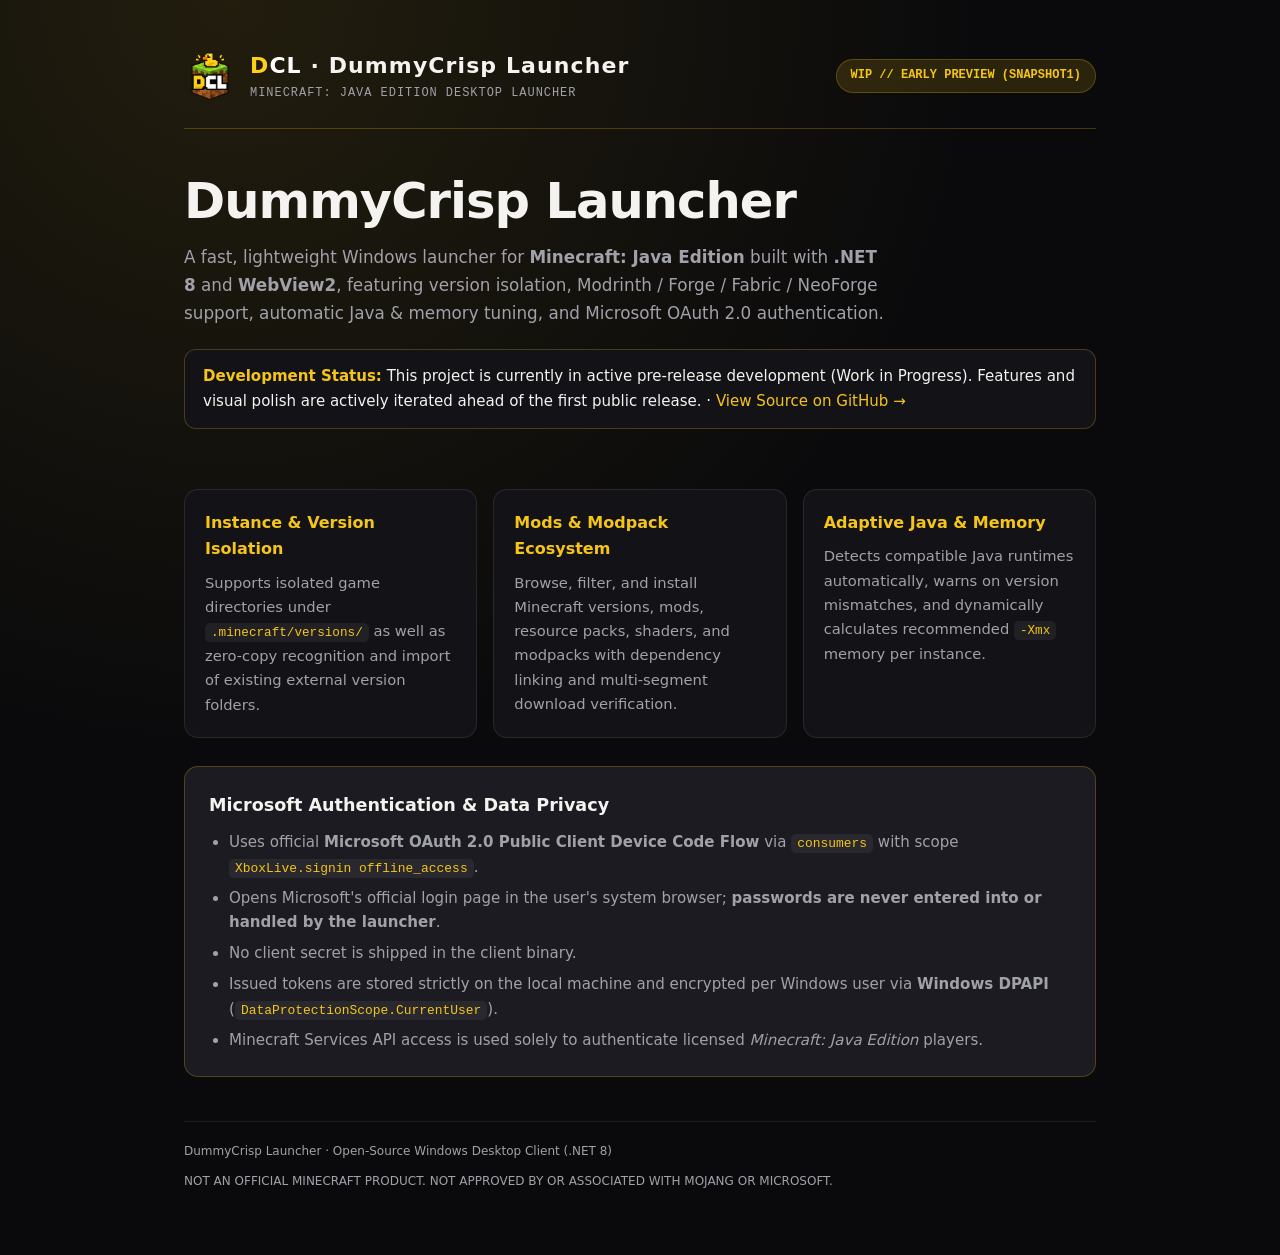
==== docs/index.html @ 9df1d52a "chore: initial public snapshot and project homepage (WIP)" ====
<!DOCTYPE html>
<html lang="en">
<head>
  <meta charset="UTF-8" />
  <meta name="viewport" content="width=device-width, initial-scale=1.0" />
  <title>DummyCrisp Launcher (DCL) — Minecraft: Java Edition Launcher</title>
  <link rel="icon" type="image/png" href="app-icon.png" />
  <style>
    :root {
      --bg: #0a0a0c;
      --surface: #131317;
      --elevated: #1b1b21;
      --accent: #f5c518;
      --accent-soft: rgba(245, 197, 24, 0.14);
      --text: #f4f3ef;
      --muted: #a1a1aa;
      --line: rgba(245, 197, 24, 0.24);
    }
    * { box-sizing: border-box; margin: 0; padding: 0; }
    body {
      font-family: "Plus Jakarta Sans", "Segoe UI", system-ui, sans-serif;
      background:
        radial-gradient(circle at 18% 0%, rgba(245, 197, 24, 0.10), transparent 46%),
        var(--bg);
      color: var(--text);
      line-height: 1.65;
      min-height: 100vh;
    }
    .wrap {
      max-width: 960px;
      margin: 0 auto;
      padding: 48px 24px 64px;
    }
    header {
      display: flex;
      align-items: center;
      justify-content: space-between;
      gap: 20px;
      padding-bottom: 24px;
      border-bottom: 1px solid var(--line);
      flex-wrap: wrap;
    }
    .brand {
      display: flex;
      align-items: center;
      gap: 14px;
    }
    .brand img {
      width: 52px;
      height: 52px;
      object-fit: contain;
    }
    .wordmark {
      font-weight: 900;
      font-size: 22px;
      letter-spacing: 0.05em;
    }
    .wordmark .d { color: #ffd01a; }
    .wordmark .cl { color: #ffffff; }
    .sub-brand {
      font-size: 12px;
      color: var(--muted);
      font-family: ui-monospace, Consolas, monospace;
      letter-spacing: 0.08em;
    }
    .badge {
      display: inline-flex;
      align-items: center;
      gap: 8px;
      padding: 6px 14px;
      border-radius: 999px;
      background: var(--accent-soft);
      border: 1px solid var(--line);
      color: var(--accent);
      font-size: 12px;
      font-weight: 700;
      font-family: ui-monospace, Consolas, monospace;
    }
    .hero {
      padding: 44px 0 32px;
    }
    h1 {
      font-size: clamp(2rem, 5vw, 3.1rem);
      line-height: 1.15;
      margin-bottom: 14px;
      letter-spacing: -0.02em;
    }
    .lead {
      color: var(--muted);
      font-size: 1.05rem;
      max-width: 700px;
    }
    .wip-banner {
      margin-top: 22px;
      padding: 14px 18px;
      border-radius: 12px;
      background: var(--surface);
      border: 1px solid var(--line);
      font-size: 0.94rem;
      color: var(--text);
    }
    .wip-banner strong { color: var(--accent); }
    .grid {
      display: grid;
      grid-template-columns: repeat(auto-fit, minmax(260px, 1fr));
      gap: 16px;
      margin-top: 28px;
    }
    .card {
      background: var(--surface);
      border: 1px solid rgba(255, 255, 255, 0.09);
      border-radius: 14px;
      padding: 20px;
    }
    .card h2 {
      font-size: 1rem;
      color: var(--accent);
      margin-bottom: 8px;
    }
    .card p, .card li {
      font-size: 0.92rem;
      color: var(--muted);
    }
    .card ul {
      padding-left: 18px;
      margin-top: 6px;
    }
    .security {
      margin-top: 28px;
      background: var(--elevated);
      border: 1px solid var(--line);
      border-radius: 14px;
      padding: 24px;
    }
    .security h2 {
      font-size: 1.1rem;
      margin-bottom: 10px;
      color: var(--text);
    }
    .security ul {
      padding-left: 20px;
      color: var(--muted);
      font-size: 0.94rem;
    }
    .security li + li { margin-top: 6px; }
    code {
      font-family: ui-monospace, Consolas, monospace;
      font-size: 0.86em;
      background: rgba(255, 255, 255, 0.06);
      padding: 2px 6px;
      border-radius: 5px;
      color: var(--accent);
    }
    footer {
      margin-top: 44px;
      padding-top: 20px;
      border-top: 1px solid rgba(255, 255, 255, 0.08);
      font-size: 12px;
      color: var(--muted);
      display: flex;
      justify-content: space-between;
      flex-wrap: wrap;
      gap: 10px;
    }
    a { color: var(--accent); text-decoration: none; }
    a:hover { text-decoration: underline; }
  </style>
</head>
<body>
  <div class="wrap">
    <header>
      <div class="brand">
        <img src="app-icon.png" alt="DummyCrisp Launcher Logo" />
        <div>
          <div class="wordmark"><span class="d">D</span><span class="cl">CL</span> · DummyCrisp Launcher</div>
          <div class="sub-brand">MINECRAFT: JAVA EDITION DESKTOP LAUNCHER</div>
        </div>
      </div>
      <span class="badge">WIP // EARLY PREVIEW (SNAPSHOT1)</span>
    </header>

    <section class="hero">
      <h1>DummyCrisp Launcher</h1>
      <p class="lead">
        A fast, lightweight Windows launcher for <strong>Minecraft: Java Edition</strong> built with
        <strong>.NET 8</strong> and <strong>WebView2</strong>, featuring version isolation, Modrinth / Forge /
        Fabric / NeoForge support, automatic Java &amp; memory tuning, and Microsoft OAuth 2.0 authentication.
      </p>
      <div class="wip-banner">
        <strong>Development Status:</strong> This project is currently in active pre-release development (Work in Progress).
        Features and visual polish are actively iterated ahead of the first public release.
        · <a href="https://github.com/duckcrispp/DummyCrisp-Minecraft-Launcher" target="_blank" rel="noopener noreferrer">View Source on GitHub →</a>
      </div>
    </section>

    <section class="grid" aria-label="Core Features">
      <div class="card">
        <h2>Instance &amp; Version Isolation</h2>
        <p>
          Supports isolated game directories under <code>.minecraft/versions/</code> as well as zero-copy recognition
          and import of existing external version folders.
        </p>
      </div>
      <div class="card">
        <h2>Mods &amp; Modpack Ecosystem</h2>
        <p>
          Browse, filter, and install Minecraft versions, mods, resource packs, shaders, and modpacks with dependency
          linking and multi-segment download verification.
        </p>
      </div>
      <div class="card">
        <h2>Adaptive Java &amp; Memory</h2>
        <p>
          Detects compatible Java runtimes automatically, warns on version mismatches, and dynamically calculates
          recommended <code>-Xmx</code> memory per instance.
        </p>
      </div>
    </section>

    <section class="security" aria-label="Authentication and Privacy">
      <h2>Microsoft Authentication &amp; Data Privacy</h2>
      <ul>
        <li>Uses official <strong>Microsoft OAuth 2.0 Public Client Device Code Flow</strong> via <code>consumers</code> with scope <code>XboxLive.signin offline_access</code>.</li>
        <li>Opens Microsoft's official login page in the user's system browser; <strong>passwords are never entered into or handled by the launcher</strong>.</li>
        <li>No client secret is shipped in the client binary.</li>
        <li>Issued tokens are stored strictly on the local machine and encrypted per Windows user via <strong>Windows DPAPI</strong> (<code>DataProtectionScope.CurrentUser</code>).</li>
        <li>Minecraft Services API access is used solely to authenticate licensed <em>Minecraft: Java Edition</em> players.</li>
      </ul>
    </section>

    <footer>
      <span>DummyCrisp Launcher · Open-Source Windows Desktop Client (.NET 8)</span>
      <span>NOT AN OFFICIAL MINECRAFT PRODUCT. NOT APPROVED BY OR ASSOCIATED WITH MOJANG OR MICROSOFT.</span>
    </footer>
  </div>
</body>
</html>
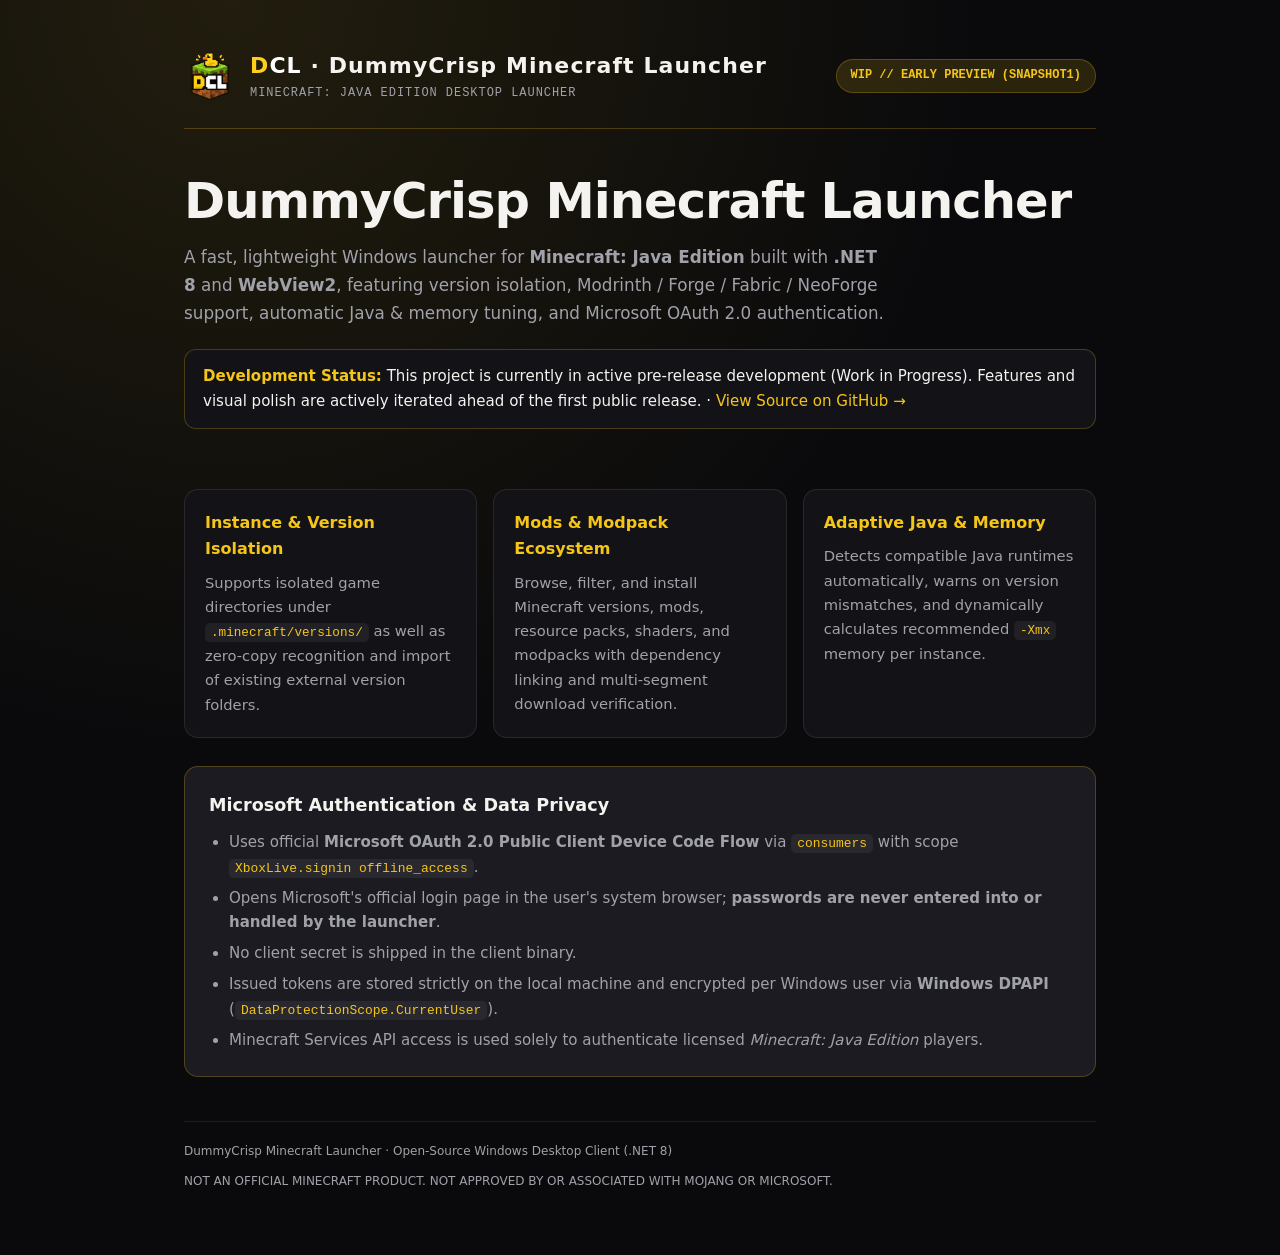
==== commit c8d4fc6b: "docs: update full product name to DummyCrisp Minecraft Launcher" ====
--- a/docs/index.html
+++ b/docs/index.html
@@ -3,7 +3,7 @@
 <head>
   <meta charset="UTF-8" />
   <meta name="viewport" content="width=device-width, initial-scale=1.0" />
-  <title>DummyCrisp Launcher (DCL) — Minecraft: Java Edition Launcher</title>
+  <title>DummyCrisp Minecraft Launcher (DCL)</title>
   <link rel="icon" type="image/png" href="app-icon.png" />
   <style>
     :root {
@@ -170,9 +170,9 @@
   <div class="wrap">
     <header>
       <div class="brand">
-        <img src="app-icon.png" alt="DummyCrisp Launcher Logo" />
+        <img src="app-icon.png" alt="DummyCrisp Minecraft Launcher Logo" />
         <div>
-          <div class="wordmark"><span class="d">D</span><span class="cl">CL</span> · DummyCrisp Launcher</div>
+          <div class="wordmark"><span class="d">D</span><span class="cl">CL</span> · DummyCrisp Minecraft Launcher</div>
           <div class="sub-brand">MINECRAFT: JAVA EDITION DESKTOP LAUNCHER</div>
         </div>
       </div>
@@ -180,7 +180,7 @@
     </header>
 
     <section class="hero">
-      <h1>DummyCrisp Launcher</h1>
+      <h1>DummyCrisp Minecraft Launcher</h1>
       <p class="lead">
         A fast, lightweight Windows launcher for <strong>Minecraft: Java Edition</strong> built with
         <strong>.NET 8</strong> and <strong>WebView2</strong>, featuring version isolation, Modrinth / Forge /
@@ -229,7 +229,7 @@
     </section>
 
     <footer>
-      <span>DummyCrisp Launcher · Open-Source Windows Desktop Client (.NET 8)</span>
+      <span>DummyCrisp Minecraft Launcher · Open-Source Windows Desktop Client (.NET 8)</span>
       <span>NOT AN OFFICIAL MINECRAFT PRODUCT. NOT APPROVED BY OR ASSOCIATED WITH MOJANG OR MICROSOFT.</span>
     </footer>
   </div>
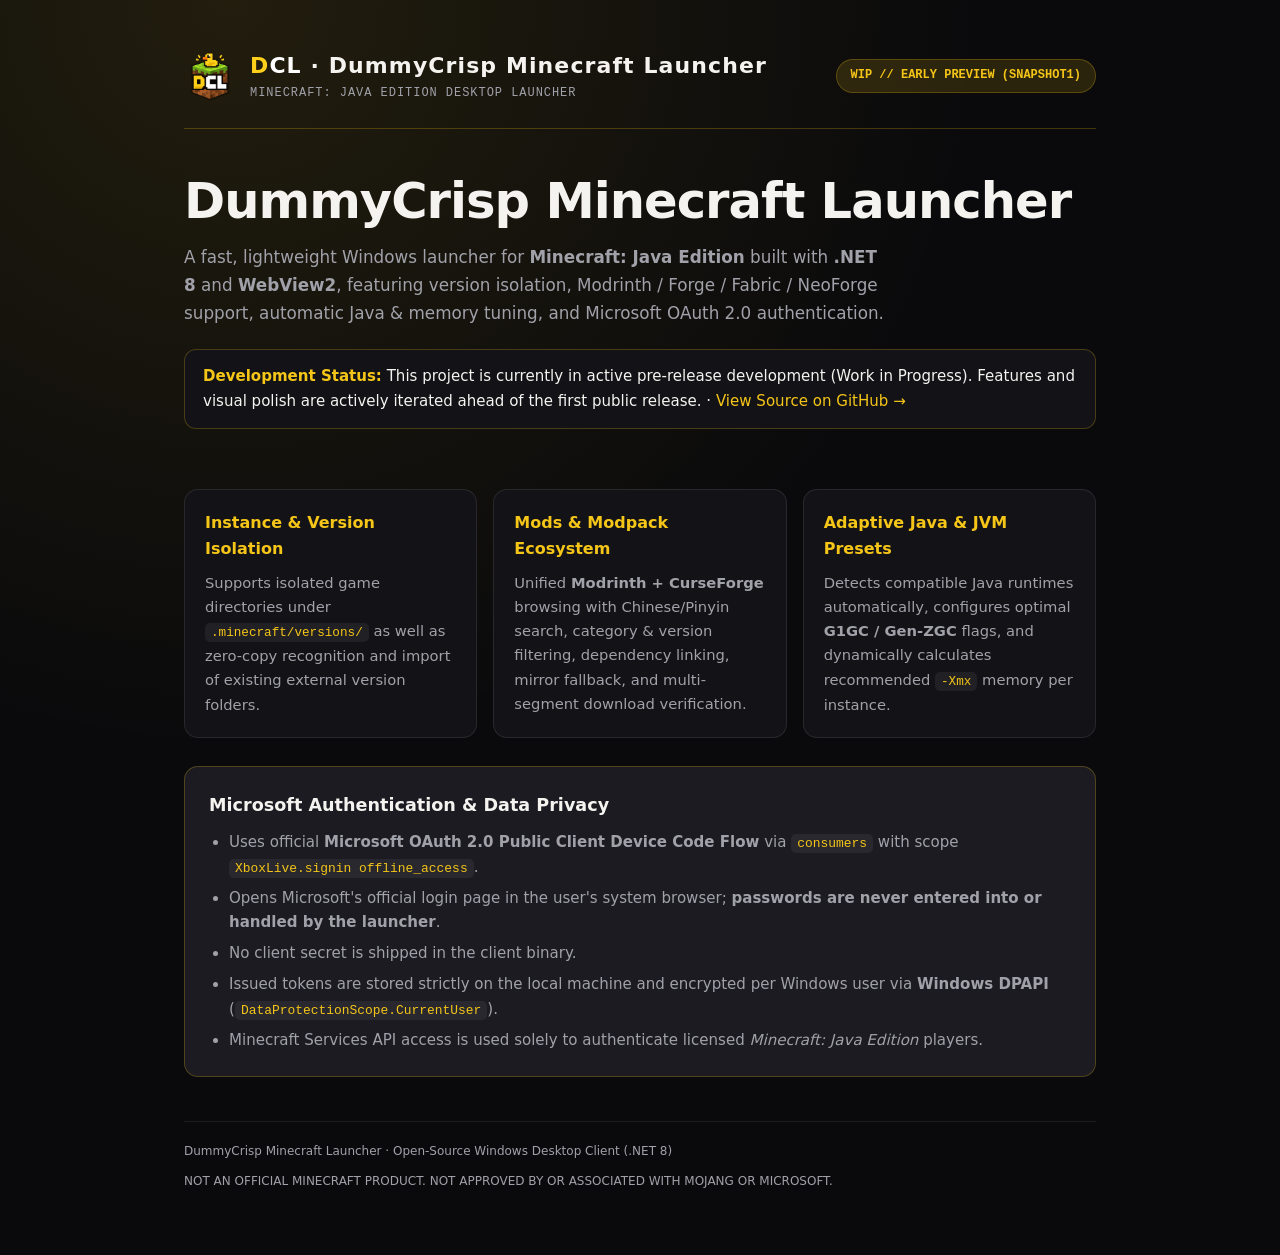
==== commit 40dc83ac: "feat: add CurseForge+MCIM routing, zh-CN index, JVM presets, custom picker, window pin, and UI fixes" ====
--- a/docs/index.html
+++ b/docs/index.html
@@ -204,15 +204,15 @@
       <div class="card">
         <h2>Mods &amp; Modpack Ecosystem</h2>
         <p>
-          Browse, filter, and install Minecraft versions, mods, resource packs, shaders, and modpacks with dependency
-          linking and multi-segment download verification.
+          Unified <strong>Modrinth + CurseForge</strong> browsing with Chinese/Pinyin search, category &amp; version
+          filtering, dependency linking, mirror fallback, and multi-segment download verification.
         </p>
       </div>
       <div class="card">
-        <h2>Adaptive Java &amp; Memory</h2>
+        <h2>Adaptive Java &amp; JVM Presets</h2>
         <p>
-          Detects compatible Java runtimes automatically, warns on version mismatches, and dynamically calculates
-          recommended <code>-Xmx</code> memory per instance.
+          Detects compatible Java runtimes automatically, configures optimal <strong>G1GC / Gen-ZGC</strong> flags,
+          and dynamically calculates recommended <code>-Xmx</code> memory per instance.
         </p>
       </div>
     </section>
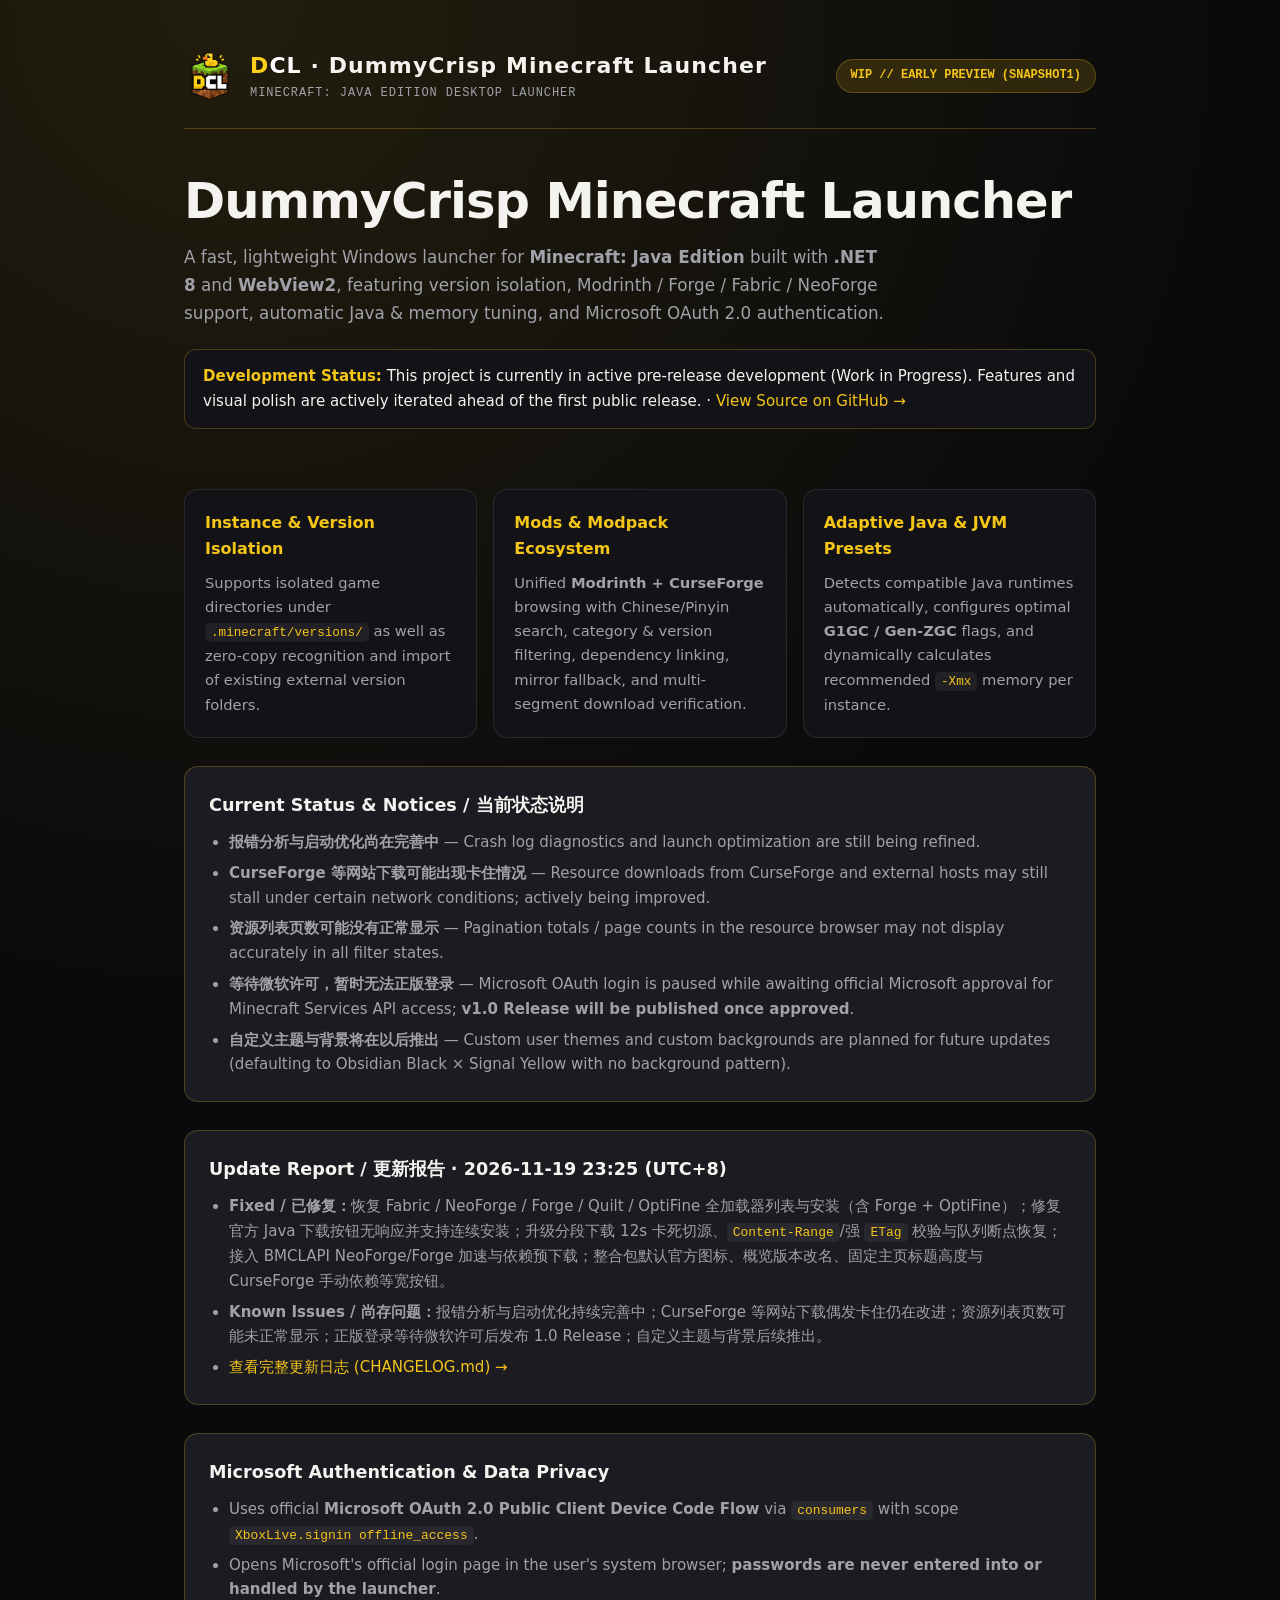
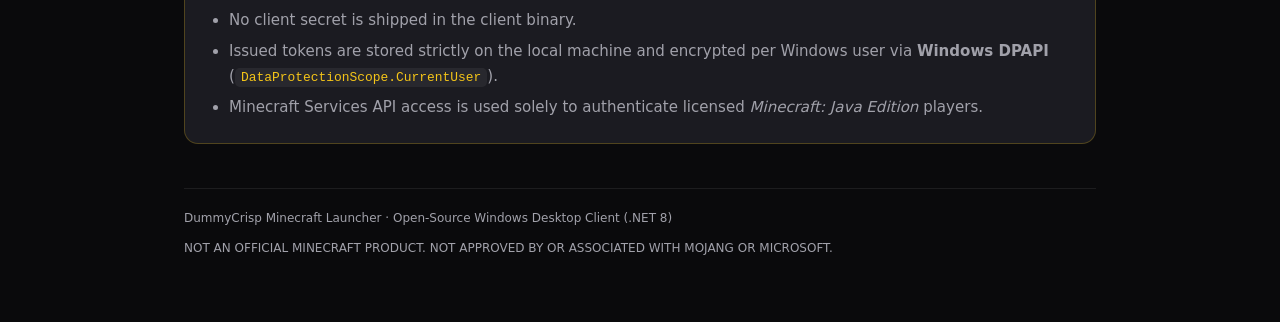
==== commit 277e953b: "feat: multi-loader & OptiFine installs, download reliability, Java fix, pack icons, and update repor" ====
--- a/docs/index.html
+++ b/docs/index.html
@@ -217,6 +217,26 @@
       </div>
     </section>
 
+    <section class="security" aria-label="Known Status and Notices">
+      <h2>Current Status &amp; Notices / 当前状态说明</h2>
+      <ul>
+        <li><strong>报错分析与启动优化尚在完善中</strong> — Crash log diagnostics and launch optimization are still being refined.</li>
+        <li><strong>CurseForge 等网站下载可能出现卡住情况</strong> — Resource downloads from CurseForge and external hosts may still stall under certain network conditions; actively being improved.</li>
+        <li><strong>资源列表页数可能没有正常显示</strong> — Pagination totals / page counts in the resource browser may not display accurately in all filter states.</li>
+        <li><strong>等待微软许可，暂时无法正版登录</strong> — Microsoft OAuth login is paused while awaiting official Microsoft approval for Minecraft Services API access; <strong>v1.0 Release will be published once approved</strong>.</li>
+        <li><strong>自定义主题与背景将在以后推出</strong> — Custom user themes and custom backgrounds are planned for future updates (defaulting to Obsidian Black × Signal Yellow with no background pattern).</li>
+      </ul>
+    </section>
+
+    <section class="security" aria-label="Latest Update Report">
+      <h2>Update Report / 更新报告 · 2026-11-19 23:25 (UTC+8)</h2>
+      <ul>
+        <li><strong>Fixed / 已修复：</strong>恢复 Fabric / NeoForge / Forge / Quilt / OptiFine 全加载器列表与安装（含 Forge + OptiFine）；修复官方 Java 下载按钮无响应并支持连续安装；升级分段下载 12s 卡死切源、<code>Content-Range</code>/强 <code>ETag</code> 校验与队列断点恢复；接入 BMCLAPI NeoForge/Forge 加速与依赖预下载；整合包默认官方图标、概览版本改名、固定主页标题高度与 CurseForge 手动依赖等宽按钮。</li>
+        <li><strong>Known Issues / 尚存问题：</strong>报错分析与启动优化持续完善中；CurseForge 等网站下载偶发卡住仍在改进；资源列表页数可能未正常显示；正版登录等待微软许可后发布 1.0 Release；自定义主题与背景后续推出。</li>
+        <li><a href="https://github.com/duckcrispp/DummyCrisp-Minecraft-Launcher/blob/main/CHANGELOG.md" target="_blank" rel="noopener noreferrer">查看完整更新日志 (CHANGELOG.md) →</a></li>
+      </ul>
+    </section>
+
     <section class="security" aria-label="Authentication and Privacy">
       <h2>Microsoft Authentication &amp; Data Privacy</h2>
       <ul>
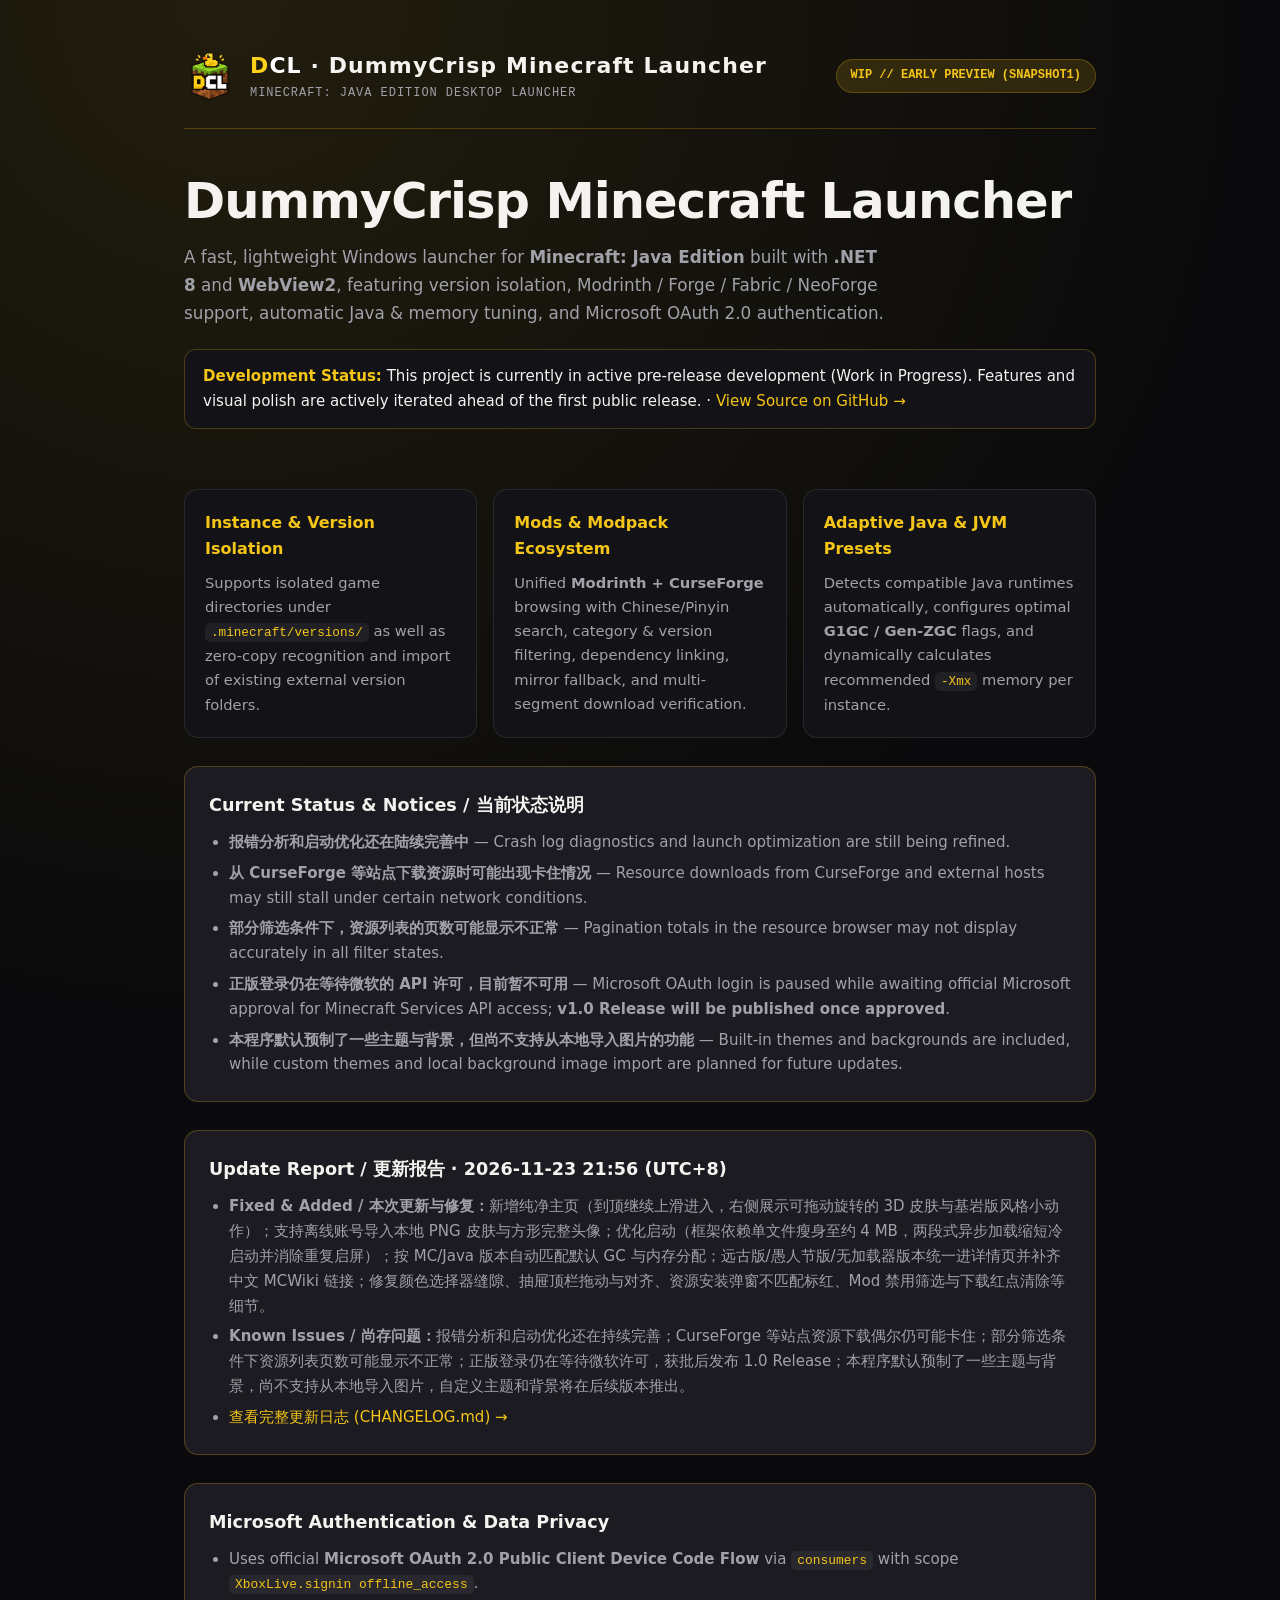
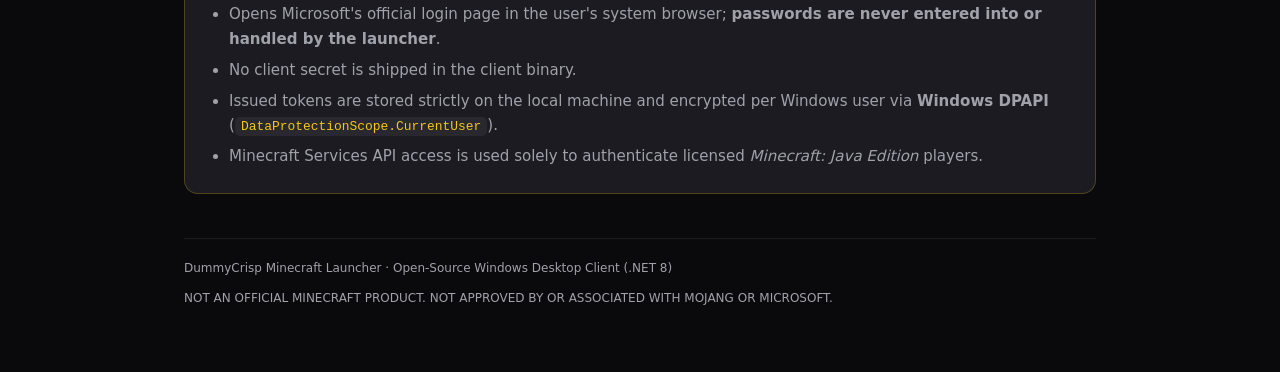
==== commit 873dd14a: "feat: pure home mode, offline skin import, fast startup, JVM presets, UI fixes, and update report (2" ====
--- a/docs/index.html
+++ b/docs/index.html
@@ -220,19 +220,19 @@
     <section class="security" aria-label="Known Status and Notices">
       <h2>Current Status &amp; Notices / 当前状态说明</h2>
       <ul>
-        <li><strong>报错分析与启动优化尚在完善中</strong> — Crash log diagnostics and launch optimization are still being refined.</li>
-        <li><strong>CurseForge 等网站下载可能出现卡住情况</strong> — Resource downloads from CurseForge and external hosts may still stall under certain network conditions; actively being improved.</li>
-        <li><strong>资源列表页数可能没有正常显示</strong> — Pagination totals / page counts in the resource browser may not display accurately in all filter states.</li>
-        <li><strong>等待微软许可，暂时无法正版登录</strong> — Microsoft OAuth login is paused while awaiting official Microsoft approval for Minecraft Services API access; <strong>v1.0 Release will be published once approved</strong>.</li>
-        <li><strong>自定义主题与背景将在以后推出</strong> — Custom user themes and custom backgrounds are planned for future updates (defaulting to Obsidian Black × Signal Yellow with no background pattern).</li>
+        <li><strong>报错分析和启动优化还在陆续完善中</strong> — Crash log diagnostics and launch optimization are still being refined.</li>
+        <li><strong>从 CurseForge 等站点下载资源时可能出现卡住情况</strong> — Resource downloads from CurseForge and external hosts may still stall under certain network conditions.</li>
+        <li><strong>部分筛选条件下，资源列表的页数可能显示不正常</strong> — Pagination totals in the resource browser may not display accurately in all filter states.</li>
+        <li><strong>正版登录仍在等待微软的 API 许可，目前暂不可用</strong> — Microsoft OAuth login is paused while awaiting official Microsoft approval for Minecraft Services API access; <strong>v1.0 Release will be published once approved</strong>.</li>
+        <li><strong>本程序默认预制了一些主题与背景，但尚不支持从本地导入图片的功能</strong> — Built-in themes and backgrounds are included, while custom themes and local background image import are planned for future updates.</li>
       </ul>
     </section>
 
     <section class="security" aria-label="Latest Update Report">
-      <h2>Update Report / 更新报告 · 2026-11-19 23:25 (UTC+8)</h2>
+      <h2>Update Report / 更新报告 · 2026-11-23 21:56 (UTC+8)</h2>
       <ul>
-        <li><strong>Fixed / 已修复：</strong>恢复 Fabric / NeoForge / Forge / Quilt / OptiFine 全加载器列表与安装（含 Forge + OptiFine）；修复官方 Java 下载按钮无响应并支持连续安装；升级分段下载 12s 卡死切源、<code>Content-Range</code>/强 <code>ETag</code> 校验与队列断点恢复；接入 BMCLAPI NeoForge/Forge 加速与依赖预下载；整合包默认官方图标、概览版本改名、固定主页标题高度与 CurseForge 手动依赖等宽按钮。</li>
-        <li><strong>Known Issues / 尚存问题：</strong>报错分析与启动优化持续完善中；CurseForge 等网站下载偶发卡住仍在改进；资源列表页数可能未正常显示；正版登录等待微软许可后发布 1.0 Release；自定义主题与背景后续推出。</li>
+        <li><strong>Fixed &amp; Added / 本次更新与修复：</strong>新增纯净主页（到顶继续上滑进入，右侧展示可拖动旋转的 3D 皮肤与基岩版风格小动作）；支持离线账号导入本地 PNG 皮肤与方形完整头像；优化启动（框架依赖单文件瘦身至约 4 MB，两段式异步加载缩短冷启动并消除重复启屏）；按 MC/Java 版本自动匹配默认 GC 与内存分配；远古版/愚人节版/无加载器版本统一进详情页并补齐中文 MCWiki 链接；修复颜色选择器缝隙、抽屉顶栏拖动与对齐、资源安装弹窗不匹配标红、Mod 禁用筛选与下载红点清除等细节。</li>
+        <li><strong>Known Issues / 尚存问题：</strong>报错分析和启动优化还在持续完善；CurseForge 等站点资源下载偶尔仍可能卡住；部分筛选条件下资源列表页数可能显示不正常；正版登录仍在等待微软许可，获批后发布 1.0 Release；本程序默认预制了一些主题与背景，尚不支持从本地导入图片，自定义主题和背景将在后续版本推出。</li>
         <li><a href="https://github.com/duckcrispp/DummyCrisp-Minecraft-Launcher/blob/main/CHANGELOG.md" target="_blank" rel="noopener noreferrer">查看完整更新日志 (CHANGELOG.md) →</a></li>
       </ul>
     </section>
